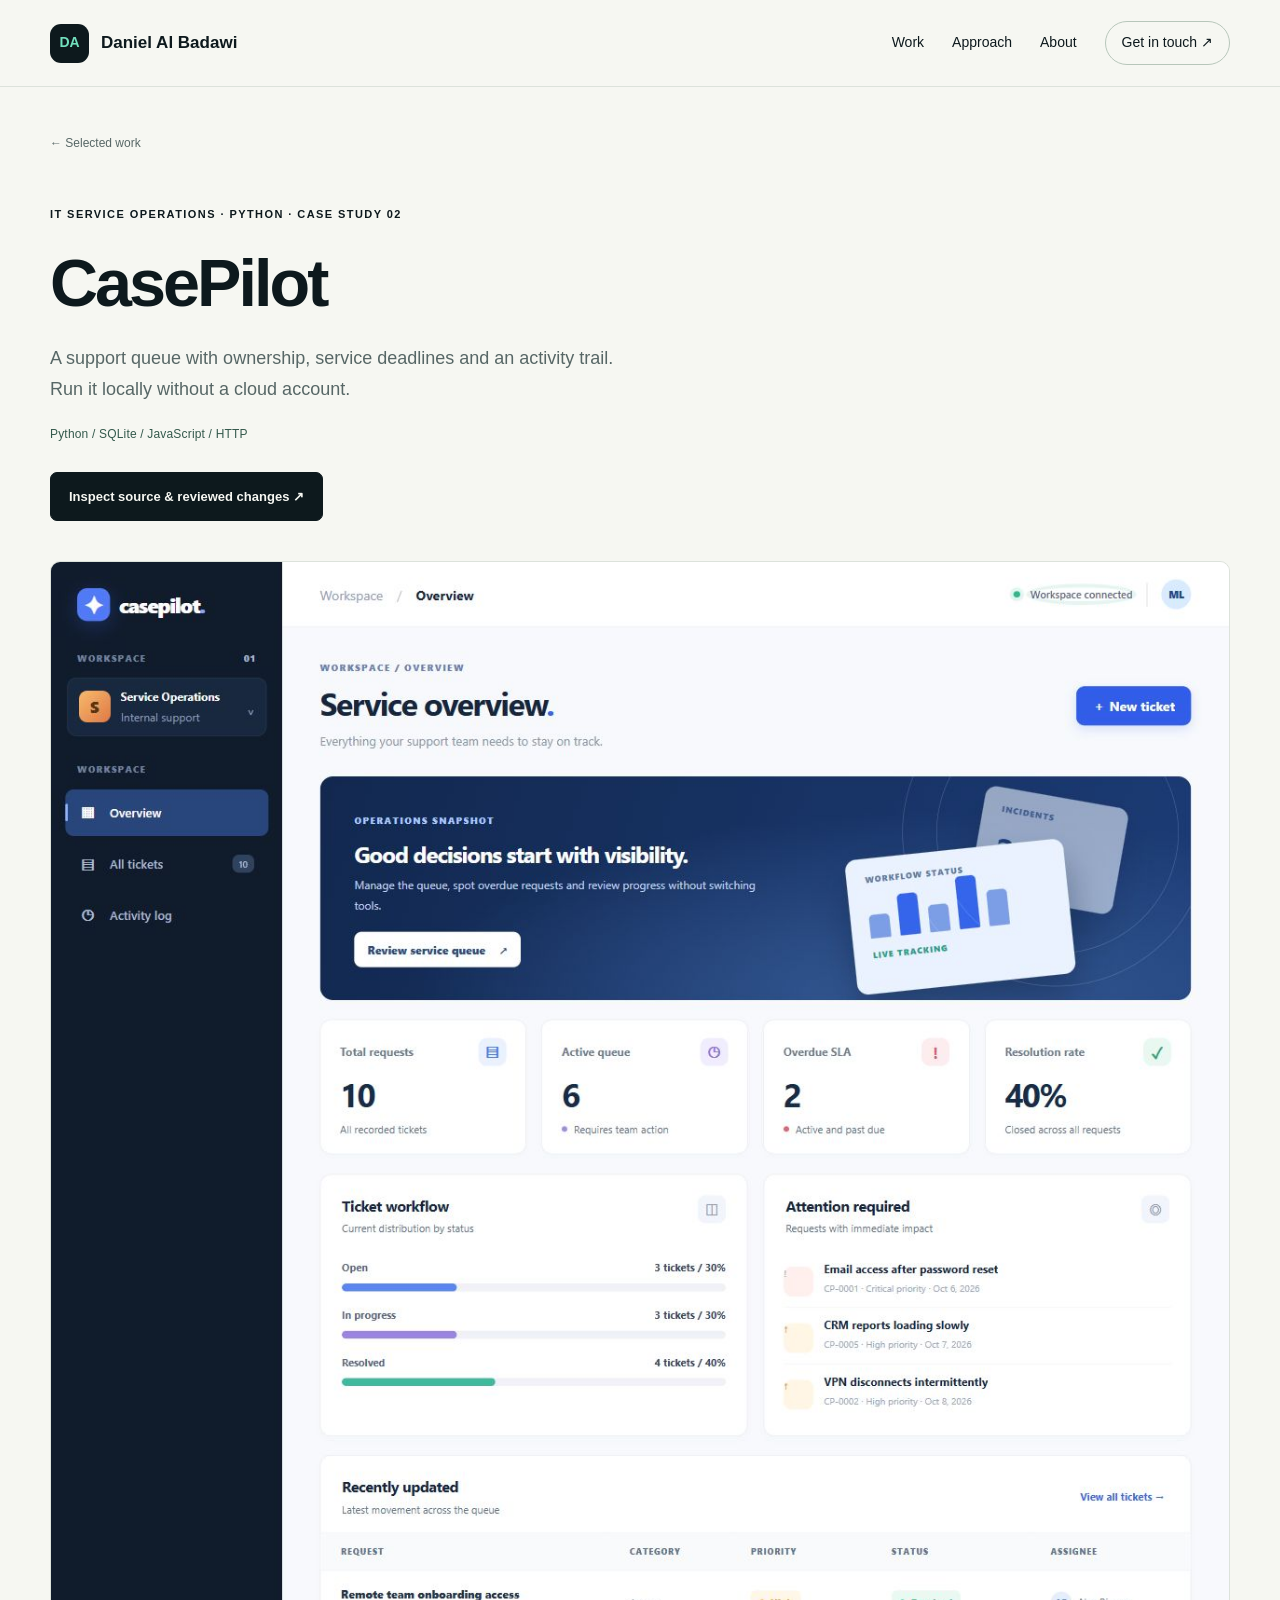
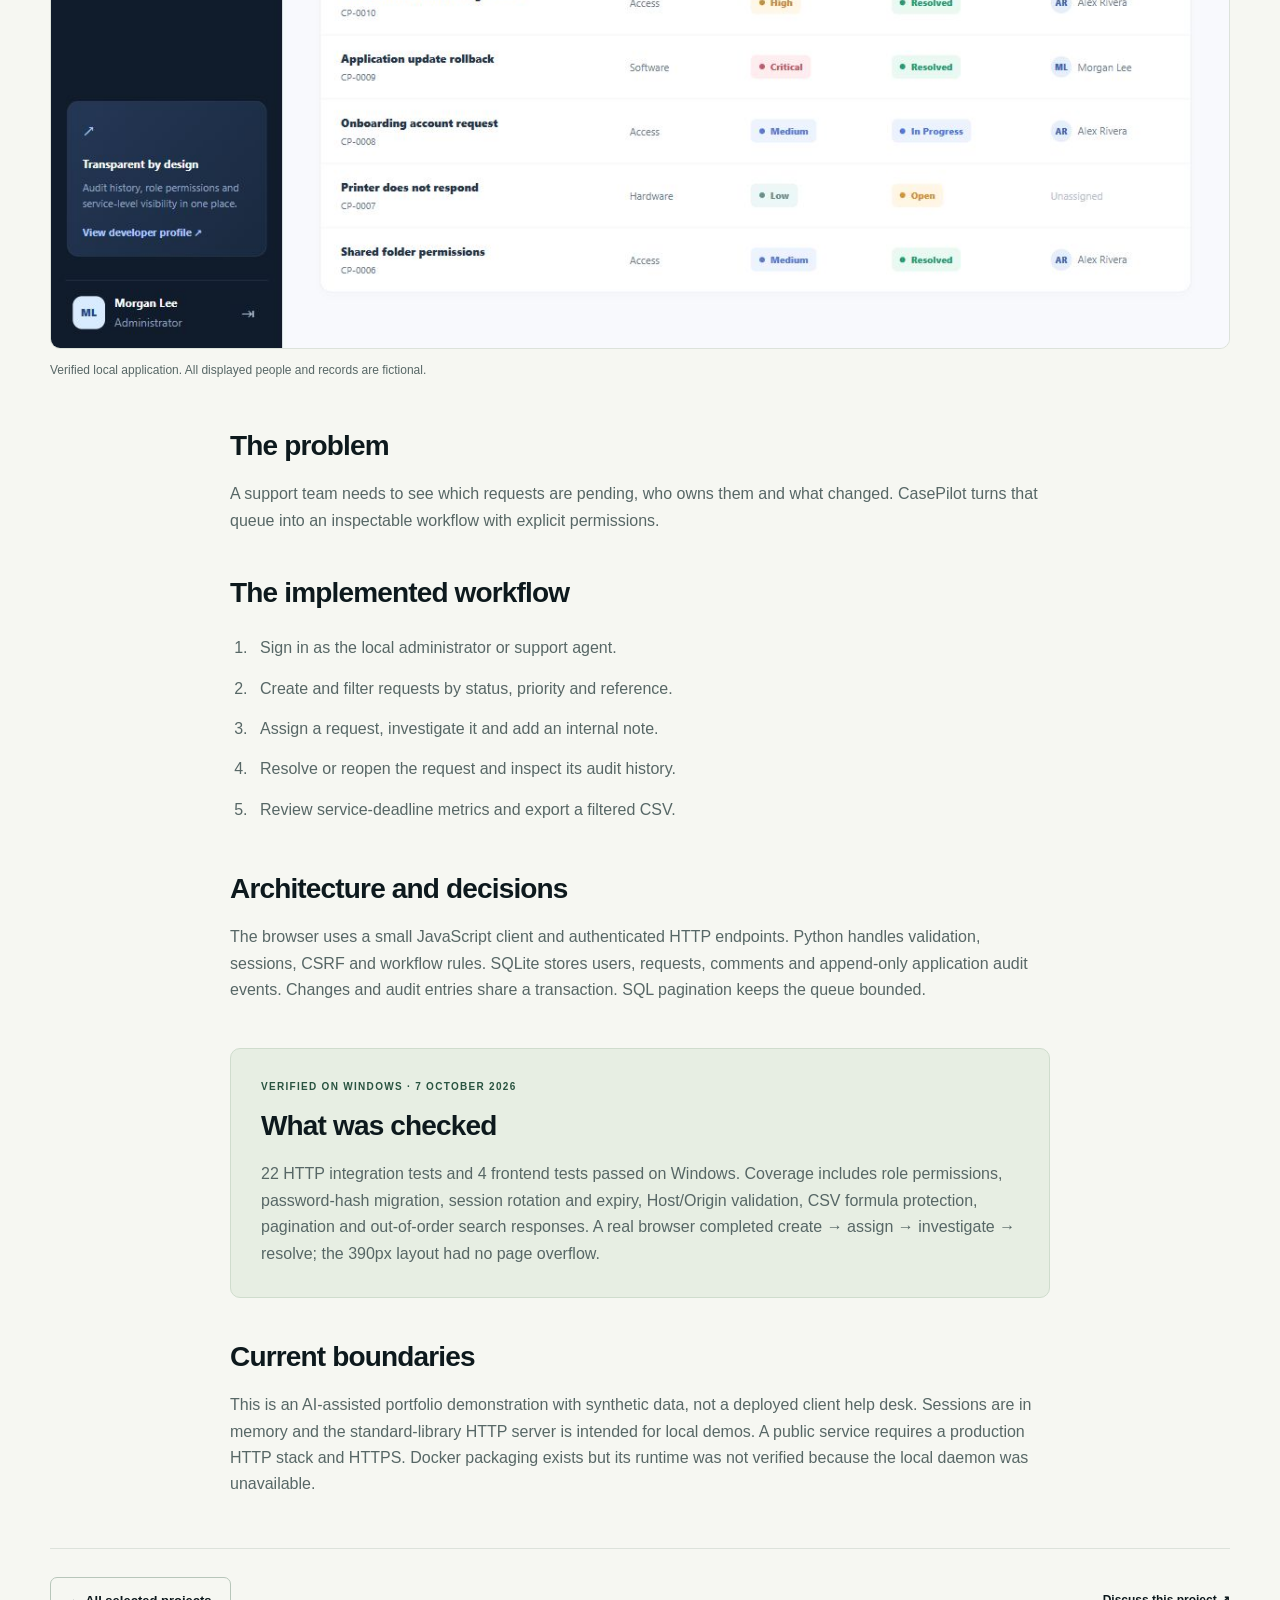
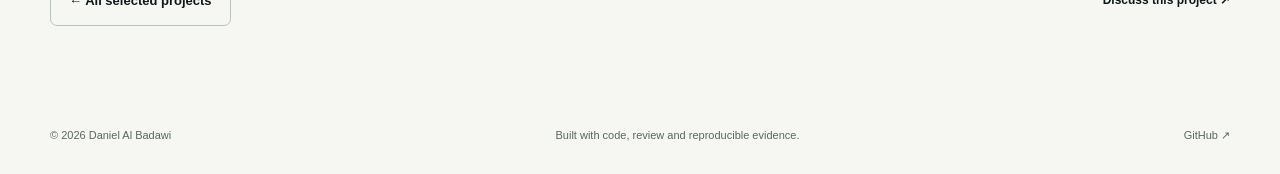
==== casepilot.html @ c729d546 "Present verified applications with case studies and a silent UDO demo" ====
<!doctype html>
<html lang="en">
<head>
<meta charset="utf-8">
<meta name="viewport" content="width=device-width,initial-scale=1">
<meta name="description" content="A support queue with ownership, service deadlines and an activity trail. Run it locally without a cloud account.">
<meta name="theme-color" content="#0d191d">
<title>CasePilot case study · Daniel Al Badawi</title>
<link rel="stylesheet" href="assets/style.css">
<link rel="icon" href="assets/favicon.svg" type="image/svg+xml">
</head>
<body>
<a class="skip" href="#main">Skip to content</a>
<header class="navigation">
<div class="wrap nav-inner">
<a class="brand" href="index.html" aria-label="Daniel Al Badawi home">
<span class="monogram" aria-hidden="true">DA</span>Daniel Al Badawi</a>
<nav aria-label="Main navigation">
<a href="index.html#work">Work</a>
<a href="index.html#approach">Approach</a>
<a href="index.html#about">About</a>
<a class="contact-link" href="index.html#contact">Get in touch <span aria-hidden="true">↗</span>
</a>
</nav>
</div>
</header>
<main id="main" class="wrap case-main">
<a class="back-link" href="index.html#work">← Selected work</a>
<header class="case-header">
<p class="eyebrow">IT service operations · Python · Case study 02</p>
<h1>CasePilot</h1>
<p class="lead">A support queue with ownership, service deadlines and an activity trail. Run it locally without a cloud account.</p>
<p class="stack">Python / SQLite / JavaScript / HTTP</p>
<div class="actions">
<a class="button primary" href="https://github.com/AlbadawiDev/casepilot">Inspect source & reviewed changes ↗</a>
</div>
</header>
<figure class="case-figure">
<img src="assets/casepilot-dashboard.jpg" alt="CasePilot dashboard with fictional service requests, priorities and resolution statistics" width="1440" height="900">
<figcaption>Verified local application. All displayed people and records are fictional.</figcaption>
</figure>
<div class="case-body">
<section class="case-section">
<h2>The problem</h2>
<p>A support team needs to see which requests are pending, who owns them and what changed. CasePilot turns that queue into an inspectable workflow with explicit permissions.</p>
</section>
<section class="case-section">
<h2>The implemented workflow</h2>
<ol class="workflow">
<li>Sign in as the local administrator or support agent.</li>
<li>Create and filter requests by status, priority and reference.</li>
<li>Assign a request, investigate it and add an internal note.</li>
<li>Resolve or reopen the request and inspect its audit history.</li>
<li>Review service-deadline metrics and export a filtered CSV.</li>
</ol>
</section>
<section class="case-section">
<h2>Architecture and decisions</h2>
<p>The browser uses a small JavaScript client and authenticated HTTP endpoints. Python handles validation, sessions, CSRF and workflow rules. SQLite stores users, requests, comments and append-only application audit events. Changes and audit entries share a transaction. SQL pagination keeps the queue bounded.</p>
</section>
<section class="case-section evidence-block">
<p class="eyebrow">Verified on Windows · 7 October 2026</p>
<h2>What was checked</h2>
<p>22 HTTP integration tests and 4 frontend tests passed on Windows. Coverage includes role permissions, password-hash migration, session rotation and expiry, Host/Origin validation, CSV formula protection, pagination and out-of-order search responses. A real browser completed create → assign → investigate → resolve; the 390px layout had no page overflow.</p>
</section>
<section class="case-section">
<h2>Current boundaries</h2>
<p>This is an AI-assisted portfolio demonstration with synthetic data, not a deployed client help desk. Sessions are in memory and the standard-library HTTP server is intended for local demos. A public service requires a production HTTP stack and HTTPS. Docker packaging exists but its runtime was not verified because the local daemon was unavailable.</p>
</section>
</div>
<div class="case-bottom">
<a class="button secondary" href="index.html#work">← All selected projects</a>
<a class="text-link" href="mailto:albadawi.dev@gmail.com">Discuss this project ↗</a>
</div>
</main>
<footer class="wrap footer">
<span>© 2026 Daniel Al Badawi</span>
<span>Built with code, review and reproducible evidence.</span>
<a href="https://github.com/AlbadawiDev">GitHub ↗</a>
</footer>
</body>
</html>
---- assets/style.css ----
:root{--ink:#0d191d;--panel:#17282e;--paper:#f6f7f2;--muted:#576766;--mint:#72e0be;--line:#dce2db;--max:1180px}
*{box-sizing:border-box}html{scroll-behavior:smooth;scroll-padding-top:100px}body{margin:0;background:var(--paper);color:var(--ink);font-family:Inter,"Segoe UI",Arial,sans-serif;line-height:1.65}a{color:inherit}img{max-width:100%;display:block}button,video{font:inherit}.wrap{width:min(var(--max),calc(100% - 64px));margin-inline:auto}h1,h2,h3,p{margin-top:0}h1,h2,h3{line-height:1.08;letter-spacing:-.045em}h1{font-size:clamp(42px,5.2vw,72px);font-weight:650}h2{font-size:clamp(32px,4vw,48px);font-weight:650}h3{font-size:27px;letter-spacing:-.025em}p{margin-bottom:20px}a:focus-visible,video:focus-visible{outline:3px solid #167759;outline-offset:5px}a:hover{text-decoration-thickness:2px}.skip{position:absolute;top:-80px;left:16px;z-index:100;background:white;padding:12px}.skip:focus{top:10px}.navigation{background:rgba(246,247,242,.96);border-bottom:1px solid var(--line);position:sticky;top:0;z-index:20}.nav-inner{display:flex;align-items:center;justify-content:space-between;gap:24px;min-height:86px}.brand{display:flex;align-items:center;gap:12px;font-weight:650;text-decoration:none;font-size:17px}.monogram{display:grid;place-items:center;width:39px;height:39px;background:var(--ink);color:var(--mint);border-radius:11px;font-size:14px}.navigation nav{display:flex;gap:28px;align-items:center;font-size:14px}.navigation nav a{text-decoration:none}.navigation nav a:hover{color:#126c52}.contact-link{padding:9px 16px;border:1px solid #b7c6ba;border-radius:30px}.hero{display:grid;grid-template-columns:1fr 1fr;gap:64px;padding-block:76px 74px;align-items:center}.eyebrow{font-size:11px;text-transform:uppercase;letter-spacing:.13em;font-weight:750;margin-bottom:24px}.hero .eyebrow{display:flex;gap:9px;align-items:center}.status-dot{width:7px;height:7px;border-radius:50%;background:#18835f}.intro{font-size:14px;color:var(--muted);margin-bottom:20px}.hero h1{margin-bottom:25px}.hero h1 em{font-style:normal;color:#197359}.lead{font-size:18px;color:var(--muted);max-width:59ch;line-height:1.7}.hero .lead{font-size:17px}.actions{display:flex;flex-wrap:wrap;gap:12px;margin-top:28px}.button{display:inline-flex;justify-content:center;align-items:center;gap:20px;min-height:49px;padding:12px 18px;border-radius:7px;text-decoration:none;font-size:13px;font-weight:650}.primary{color:var(--paper);background:var(--ink);border:1px solid var(--ink)}.primary:hover{background:#26473f}.secondary{border:1px solid #b7c6ba;background:transparent}.secondary:hover{background:#e8eee5}.hero-note{font-size:12px;color:var(--muted);margin:30px 0 0;line-height:1.9}.hero-feature{border-radius:18px;background:var(--ink);padding:24px 22px;text-decoration:none;box-shadow:0 18px 45px #0d191d15;overflow:hidden;color:var(--paper)}.feature-label{display:flex;justify-content:space-between;gap:12px;font-size:10px;letter-spacing:.1em;text-transform:uppercase;margin-bottom:25px;color:#b5c6c5}.hero-screen{border:1px solid #385052;border-radius:8px;overflow:hidden;background:white}.hero-screen img{aspect-ratio:1.6;object-fit:cover;object-position:top;height:auto;width:100%}.feature-caption{display:flex;align-items:center;justify-content:space-between;gap:15px;margin-top:24px}.feature-caption strong{display:block;font-size:22px;font-weight:550;letter-spacing:-.03em}.feature-caption div>span{font-size:11px;color:#b5c6c5}.round-arrow{display:grid;place-items:center;background:var(--mint);color:var(--ink);width:42px;height:42px;flex-shrink:0;border-radius:50%;font-size:22px}.stack-band{border-block:1px solid var(--line);padding:24px 0}.stack-band .wrap{display:flex;justify-content:space-between;flex-wrap:wrap;gap:16px;font-size:13px;color:#3d5350;font-weight:600}.stack-band .wrap>span:first-child{font-size:10px;letter-spacing:.1em;color:var(--muted);align-self:center}.section{padding-block:86px}.section-heading{display:flex;justify-content:space-between;align-items:end;gap:64px;margin-bottom:38px}.section-heading h2{margin:0}.section-heading .eyebrow{margin-bottom:16px}.section-heading>p{max-width:340px;font-size:14px;color:var(--muted);margin:0}.project-grid{display:grid;grid-template-columns:1fr 1fr;gap:32px 28px}.project{background:#fff;border:1px solid var(--line);border-radius:12px;overflow:hidden;min-width:0}.project-image{display:block;aspect-ratio:1.9;background:#e7efea;overflow:hidden;text-decoration:none}.project-image img{width:100%;height:100%;object-fit:cover;object-position:top;transition:transform .25s ease}.project-image:hover img{transform:scale(1.015)}.project-copy{padding:27px}.project-meta{display:flex;justify-content:space-between;gap:10px;font-size:10px;letter-spacing:.08em;text-transform:uppercase;color:var(--muted);margin-bottom:15px}.project-copy h3{margin-bottom:14px}.project-copy h3 a{text-decoration:none}.project-copy>p{font-size:14px;color:var(--muted);margin-bottom:17px}.project-copy .stack,.stack{font-size:11px;letter-spacing:.015em;color:#34594c}.project-bottom{border-top:1px solid var(--line);padding-top:18px;display:flex;justify-content:space-between;gap:14px;align-items:center}.proof{font-size:11px;color:#2c6350}.text-link{font-size:12px;font-weight:700;text-decoration:none;white-space:nowrap}.payment-visual{height:100%;display:flex;flex-direction:column;justify-content:center;align-items:center;color:var(--paper);background:radial-gradient(ellipse at 20% 20%,#346152,transparent 75%),#182c2e;gap:15px;text-align:center;padding:20px}.transfer{font-size:10px;letter-spacing:.16em;color:#b8d1c5}.payment-visual strong{font-size:30px;letter-spacing:-.025em;font-weight:500}.flowline{font-size:13px;color:#cfddd5}.payment-status{font-size:11px;color:#81e3b9;border:1px solid #49705d;padding:5px 13px;border-radius:20px}.supporting{font-size:13px;color:var(--muted);margin:30px 0 0}.supporting a{text-underline-offset:3px}.approach-section{background:var(--ink);color:var(--paper);padding:74px 0}.approach-section .eyebrow{color:var(--mint)}.approach-section .section-heading>p{color:#b8c8c7}.approach-grid{display:grid;grid-template-columns:repeat(3,1fr);gap:38px;margin-top:48px}.approach-grid article{border-top:1px solid #3c5053;padding-top:20px}.step{font-size:12px;color:var(--mint)}.approach-grid h3{font-size:20px;letter-spacing:-.025em;margin-top:20px}.approach-grid p{color:#b8c8c7;font-size:14px;margin-bottom:0}.about-grid{display:grid;grid-template-columns:1fr 1.2fr;gap:90px}.about-copy>p{font-size:16px;color:var(--muted)}.about-facts{margin-top:30px}.about-facts>div{padding:13px 0;border-top:1px solid var(--line);display:flex;justify-content:space-between;gap:20px;font-size:12px}.about-facts span{color:var(--muted)}.about-facts strong{font-weight:600;text-align:right}.contact-section{border-block:1px solid #cbd7ca;padding:54px 0;display:grid;grid-template-columns:1fr 1fr;gap:60px;align-items:center}.contact-section .eyebrow{margin-bottom:16px}.contact-section h2{margin-bottom:20px}.contact-section p{font-size:14px;color:var(--muted);margin-bottom:0}.contact-options{display:flex;flex-wrap:wrap;gap:26px;font-size:13px}.contact-options a{text-decoration:none}.contact-options .email{width:100%;font-size:clamp(15px,2vw,22px);border-bottom:1px solid #bacdbb;padding-bottom:20px;display:flex;justify-content:space-between;gap:15px;overflow-wrap:anywhere}.footer{display:flex;justify-content:space-between;gap:22px;padding-block:30px;font-size:11px;color:var(--muted)}.footer a{text-decoration:none}.case-main{padding-block:42px 70px}.back-link{font-size:12px;text-decoration:none;color:var(--muted)}.case-header{padding-block:50px 40px;max-width:850px}.case-header h1{margin-bottom:24px}.case-header .stack{font-size:12px}.private-source{font-size:12px;color:var(--muted);border:1px solid var(--line);padding:12px 16px;border-radius:6px}.case-figure{margin:0 0 50px}.case-figure img{width:100%;height:auto;border:1px solid var(--line);border-radius:10px}.case-figure figcaption,.caption-note{font-size:12px;color:var(--muted);margin-top:12px}.case-body{max-width:820px;margin:auto}.case-section{margin-bottom:44px}.case-section h2{font-size:28px;letter-spacing:-.03em;margin-bottom:20px}.case-section p,.workflow{color:var(--muted);font-size:16px}.workflow{padding-left:22px}.workflow li{padding:7px 0 7px 8px}.evidence-block{background:#e7eee3;border:1px solid #cfdccd;border-radius:10px;padding:30px}.evidence-block .eyebrow{font-size:10px;color:#295340;margin-bottom:16px}.evidence-block p:last-child{margin-bottom:0}.case-section video{width:100%;height:auto;display:block;background:var(--ink);border-radius:10px}.case-bottom{display:flex;justify-content:space-between;align-items:center;gap:20px;border-top:1px solid var(--line);padding-top:28px;margin-top:50px}
@media(max-width:1000px){.hero{gap:32px}.wrap{width:calc(100% - 48px)}.hero h1{font-size:52px}.section-heading{gap:32px}.about-grid{gap:40px}.navigation nav{gap:18px}.project-bottom{flex-wrap:wrap}.feature-caption div>span{display:block}}
@media(max-width:760px){html{scroll-padding-top:130px}.wrap{width:calc(100% - 36px)}.nav-inner{flex-wrap:wrap;gap:13px;padding-block:15px;min-height:0}.brand{font-size:15px}.navigation nav{width:100%;justify-content:space-between;gap:12px;font-size:12px}.contact-link{padding:5px 10px}.hero{grid-template-columns:1fr;gap:34px;padding-block:43px 40px}.hero h1{font-size:clamp(41px,10.6vw,62px)}.hero .eyebrow{font-size:9px}.hero-feature{padding:19px}.stack-band{padding-block:18px}.stack-band .wrap{justify-content:flex-start;gap:10px 22px;font-size:11px}.stack-band .wrap>span:first-child{width:100%}.section{padding-block:54px}.section-heading{display:block}.section-heading>p{margin-top:22px;max-width:500px}.project-grid{grid-template-columns:1fr;gap:24px}.project-copy{padding:23px}.project-copy h3{font-size:26px}.project-bottom{flex-wrap:wrap}.project-image{aspect-ratio:1.7}.approach-section{padding-block:48px}.approach-grid{grid-template-columns:1fr;gap:28px;margin-top:30px}.approach-grid h3{margin-top:13px}.about-grid,.contact-section{grid-template-columns:1fr;gap:25px}.about-facts>div{font-size:11px}.contact-section{padding-block:40px}.footer{flex-wrap:wrap;gap:10px 18px;padding-block:25px}.footer>span:nth-child(2){order:3;width:100%}.footer>a{margin-left:auto}.case-header{padding-block:35px 30px}.case-header h1{font-size:42px;overflow-wrap:anywhere}.case-header .lead{font-size:17px}.case-figure{margin-bottom:35px}.case-section h2{font-size:25px}.case-section p,.workflow{font-size:15px}.evidence-block{padding:23px}.case-bottom{flex-wrap:wrap}.button{gap:13px;font-size:12px}}
@media(prefers-reduced-motion:reduce){html{scroll-behavior:auto}*{transition:none!important}}
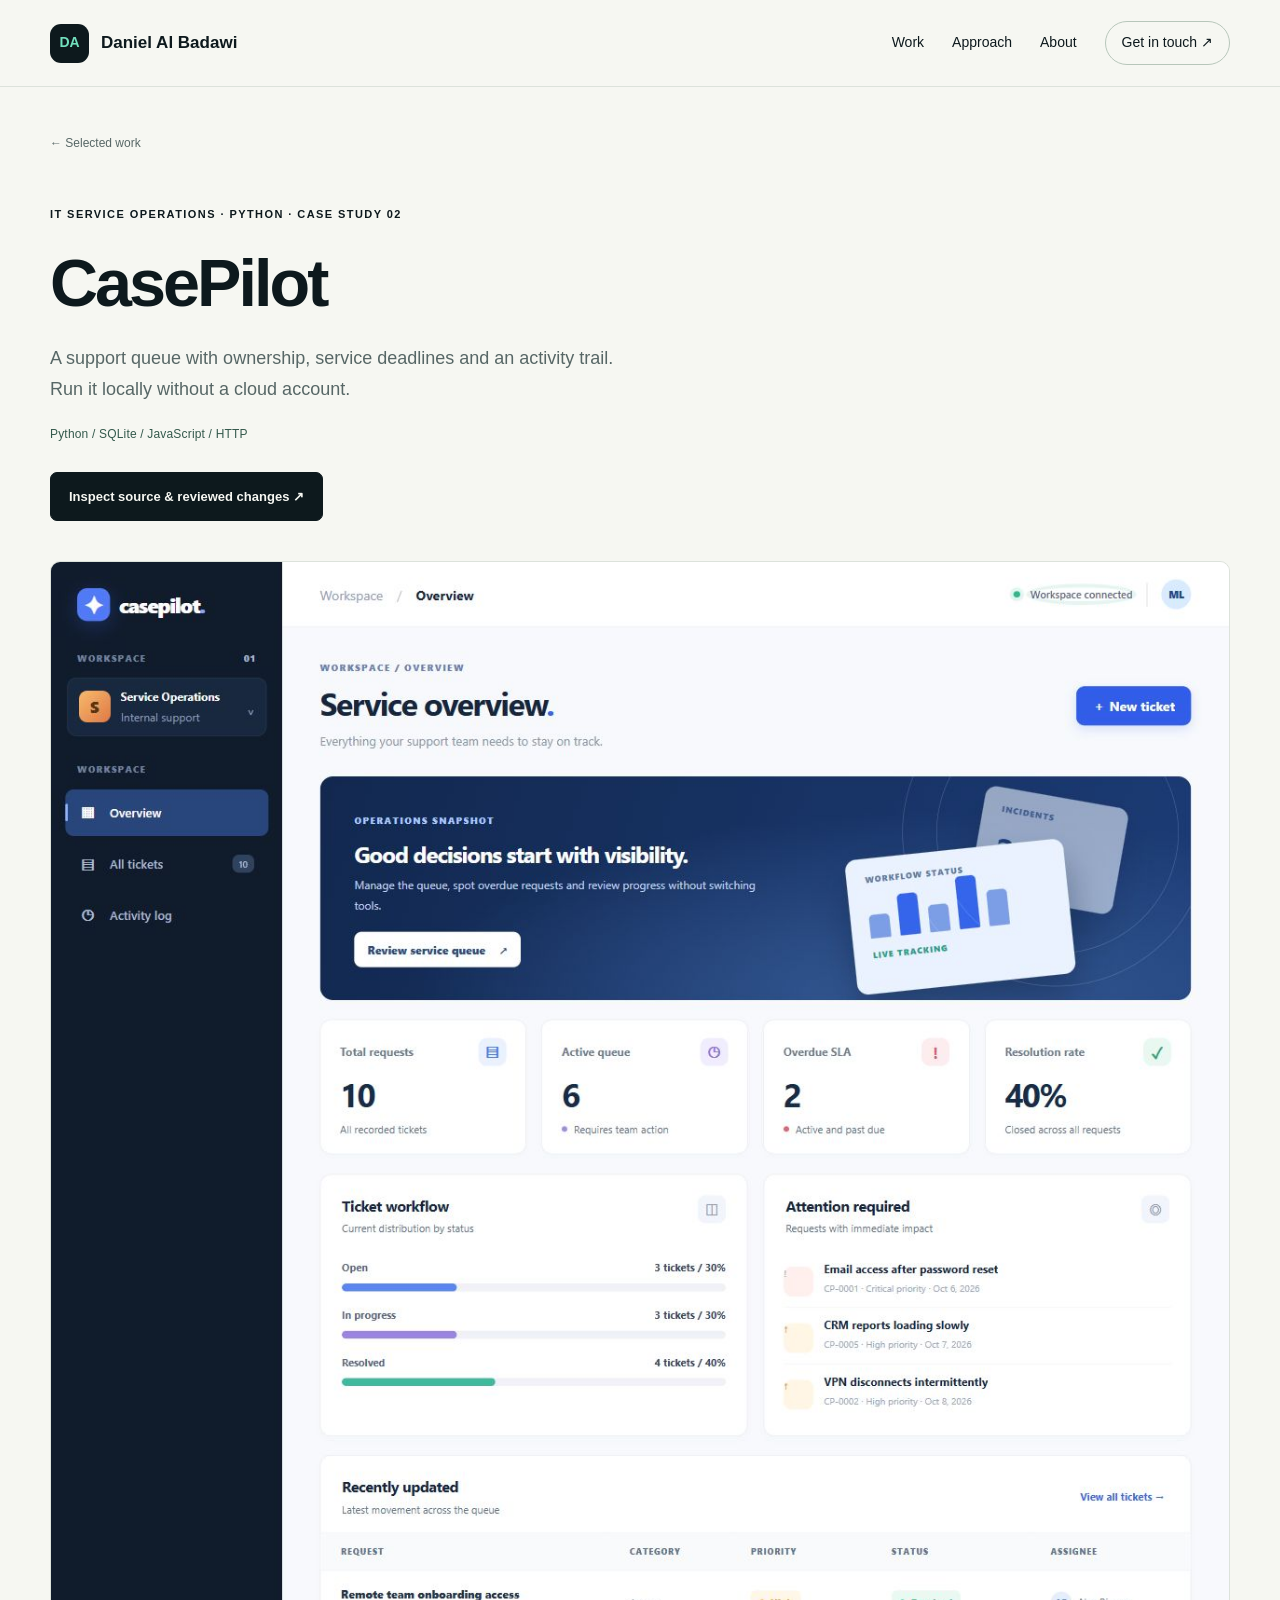
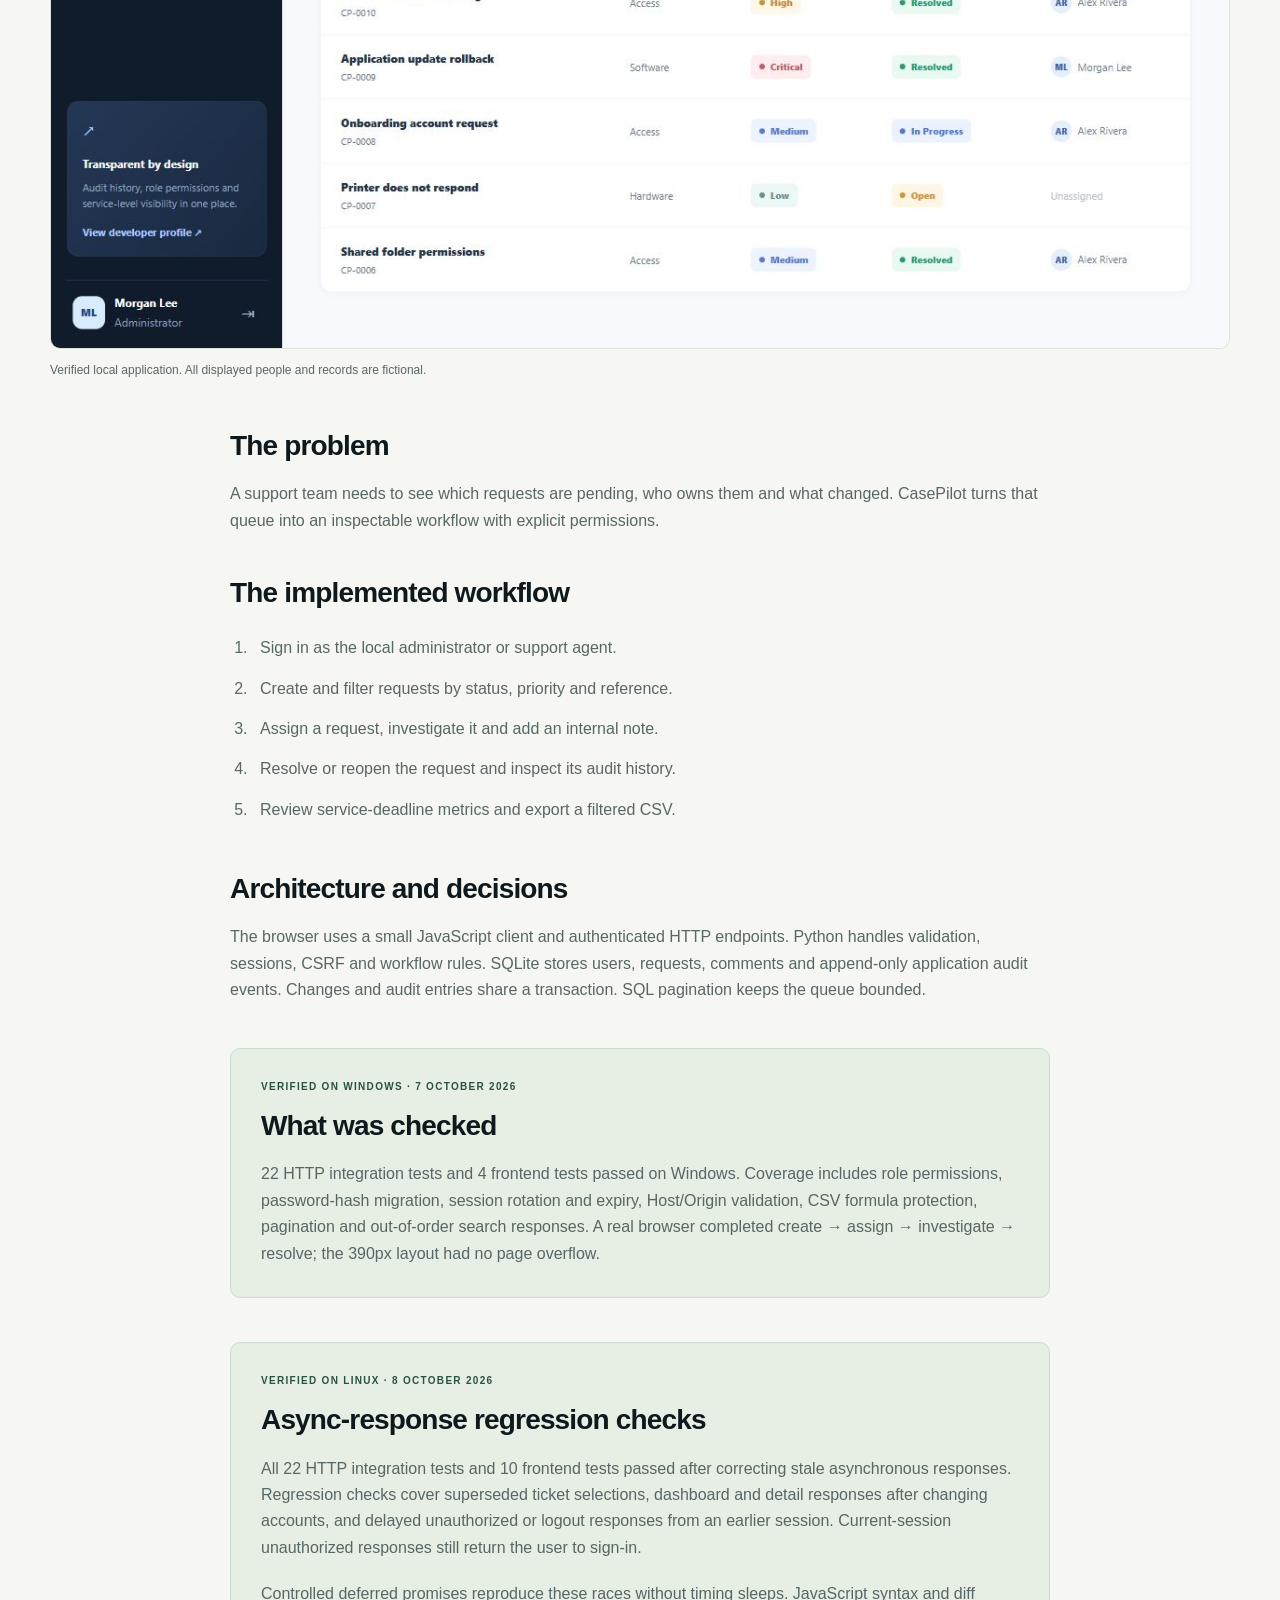
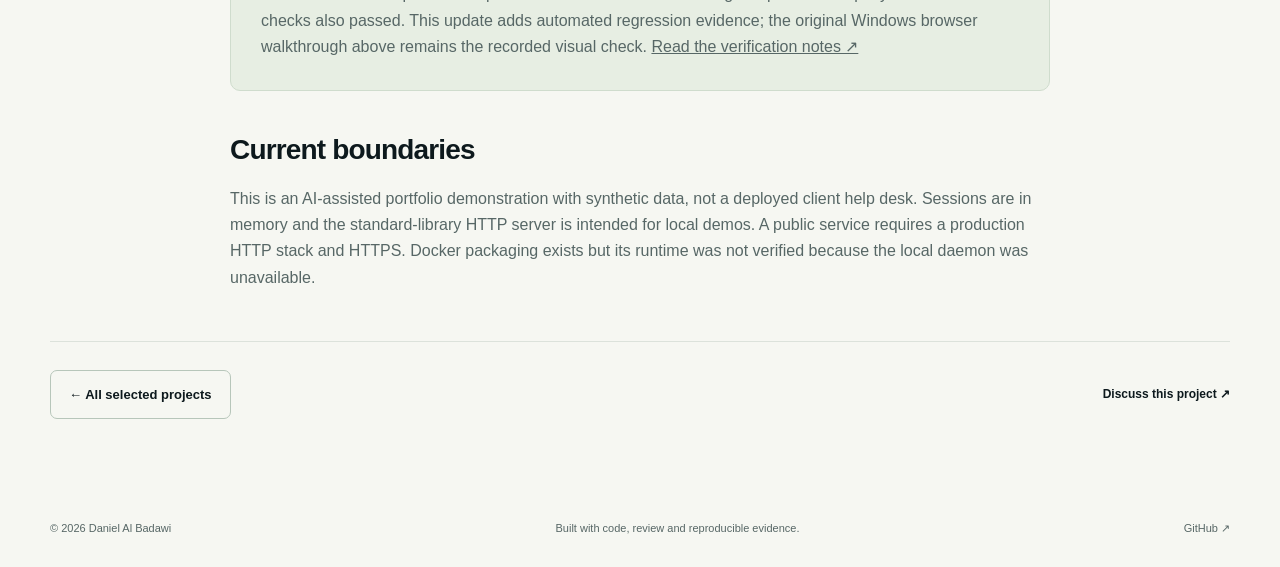
==== commit d9d77d78: "Refresh CV downloads and verified project evidence" ====
--- a/casepilot.html
+++ b/casepilot.html
@@ -63,6 +63,12 @@
 <h2>What was checked</h2>
 <p>22 HTTP integration tests and 4 frontend tests passed on Windows. Coverage includes role permissions, password-hash migration, session rotation and expiry, Host/Origin validation, CSV formula protection, pagination and out-of-order search responses. A real browser completed create → assign → investigate → resolve; the 390px layout had no page overflow.</p>
 </section>
+<section class="case-section evidence-block">
+<p class="eyebrow">Verified on Linux · 8 October 2026</p>
+<h2>Async-response regression checks</h2>
+<p>All 22 HTTP integration tests and 10 frontend tests passed after correcting stale asynchronous responses. Regression checks cover superseded ticket selections, dashboard and detail responses after changing accounts, and delayed unauthorized or logout responses from an earlier session. Current-session unauthorized responses still return the user to sign-in.</p>
+<p>Controlled deferred promises reproduce these races without timing sleeps. JavaScript syntax and diff checks also passed. This update adds automated regression evidence; the original Windows browser walkthrough above remains the recorded visual check. <a href="https://github.com/AlbadawiDev/casepilot/blob/main/docs/VERIFICATION.md">Read the verification notes ↗</a></p>
+</section>
 <section class="case-section">
 <h2>Current boundaries</h2>
 <p>This is an AI-assisted portfolio demonstration with synthetic data, not a deployed client help desk. Sessions are in memory and the standard-library HTTP server is intended for local demos. A public service requires a production HTTP stack and HTTPS. Docker packaging exists but its runtime was not verified because the local daemon was unavailable.</p>
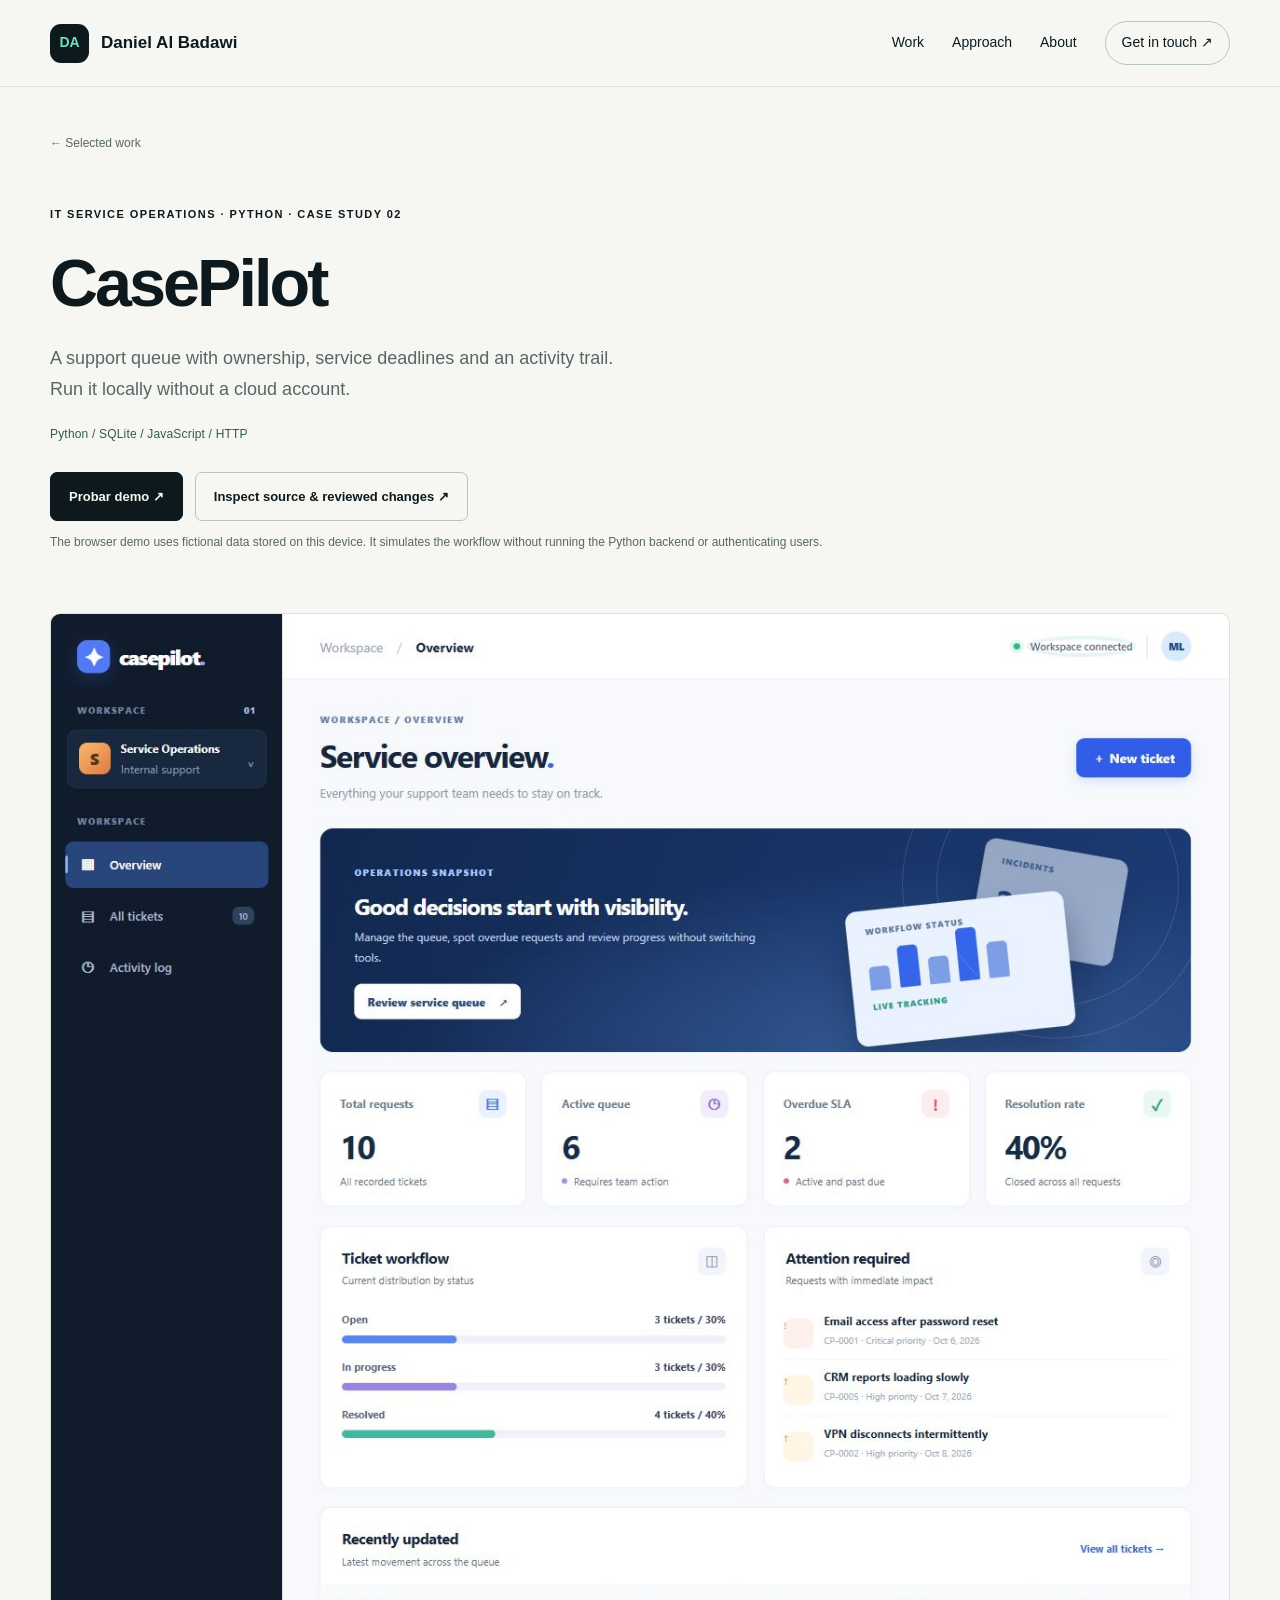
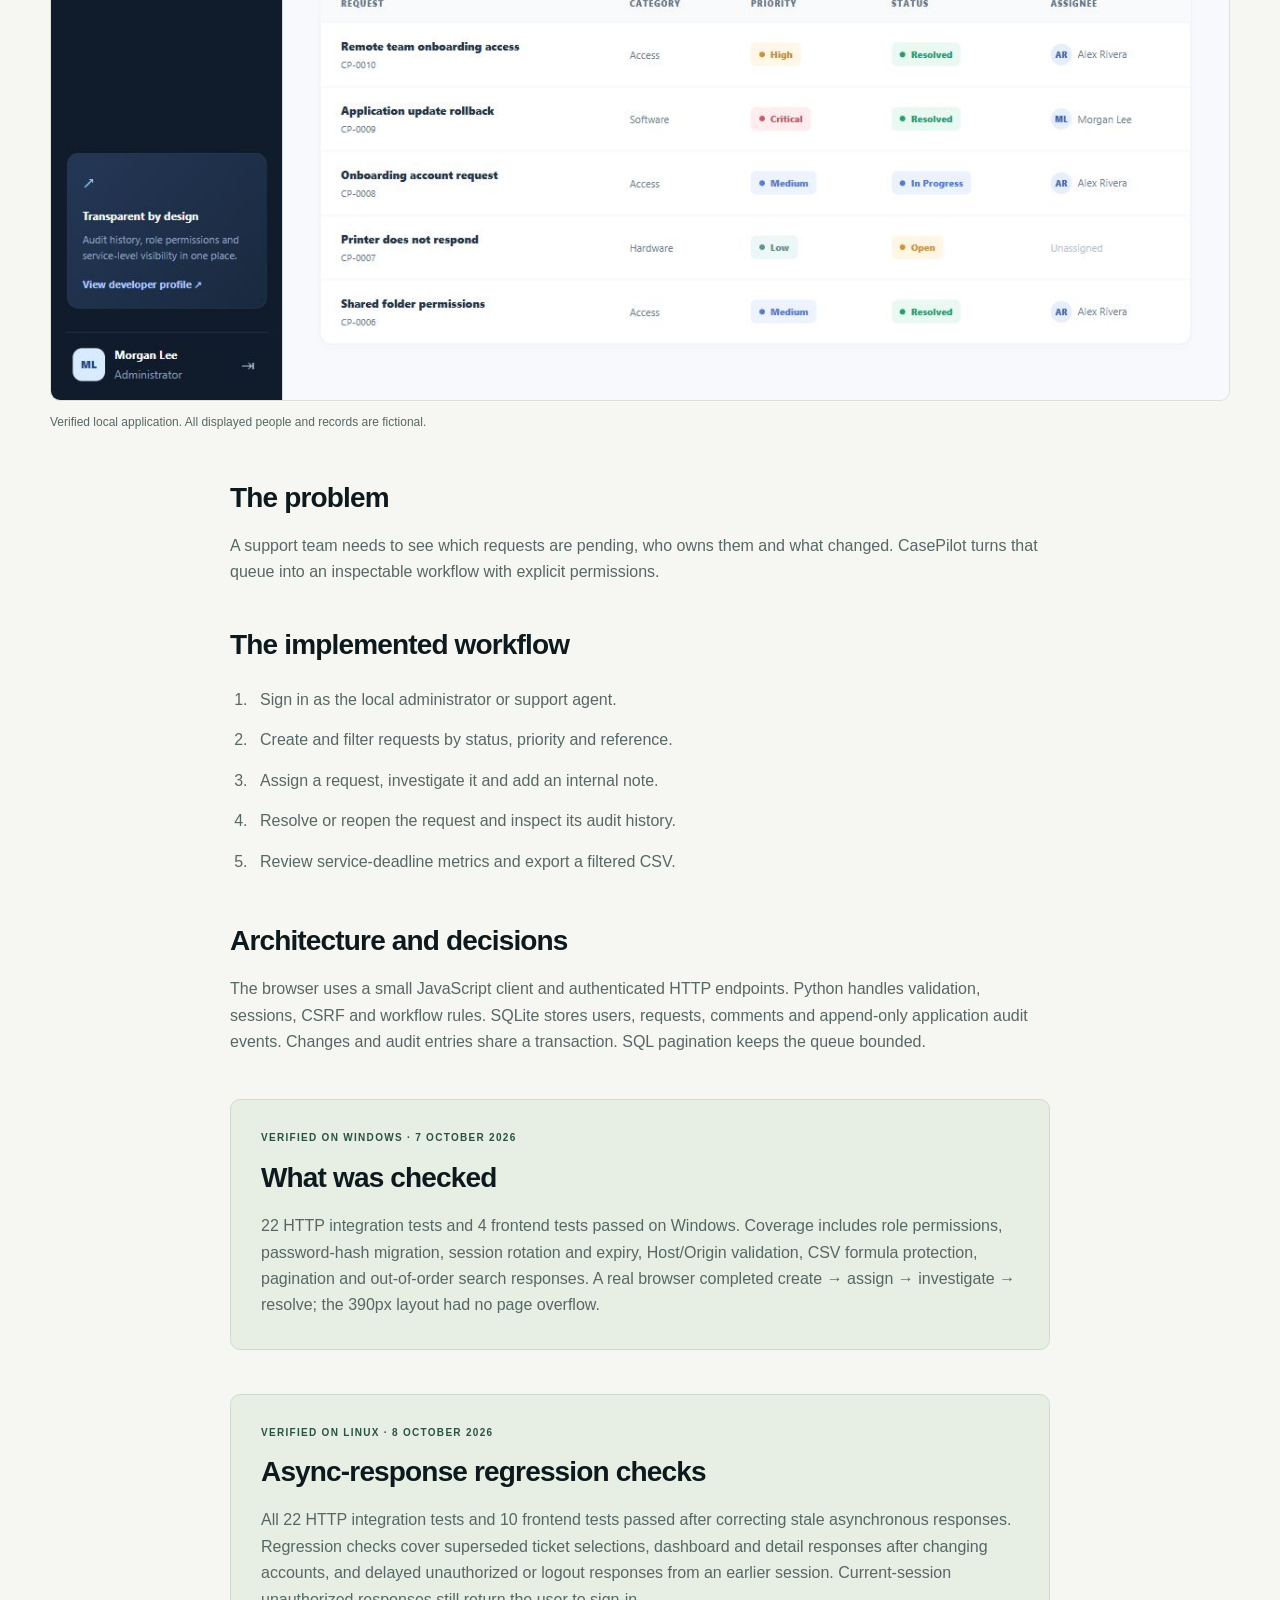
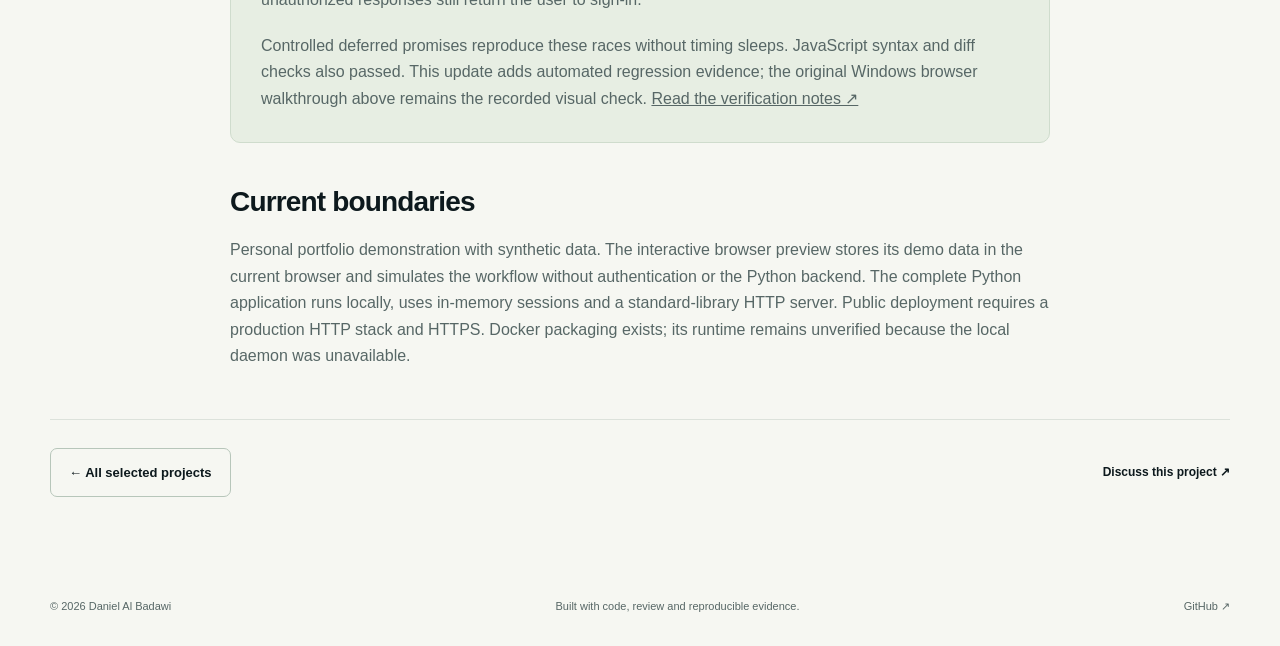
==== commit 18546f2f: "Add interactive CasePilot preview and scoped freelance services" ====
--- a/casepilot.html
+++ b/casepilot.html
@@ -32,8 +32,10 @@
 <p class="lead">A support queue with ownership, service deadlines and an activity trail. Run it locally without a cloud account.</p>
 <p class="stack">Python / SQLite / JavaScript / HTTP</p>
 <div class="actions">
-<a class="button primary" href="https://github.com/AlbadawiDev/casepilot">Inspect source & reviewed changes ↗</a>
+<a class="button primary" href="casepilot-demo.html" lang="es">Probar demo ↗</a>
+<a class="button secondary" href="https://github.com/AlbadawiDev/casepilot">Inspect source & reviewed changes ↗</a>
 </div>
+<p class="caption-note">The browser demo uses fictional data stored on this device. It simulates the workflow without running the Python backend or authenticating users.</p>
 </header>
 <figure class="case-figure">
 <img src="assets/casepilot-dashboard.jpg" alt="CasePilot dashboard with fictional service requests, priorities and resolution statistics" width="1440" height="900">
@@ -71,7 +73,7 @@
 </section>
 <section class="case-section">
 <h2>Current boundaries</h2>
-<p>This is an AI-assisted portfolio demonstration with synthetic data, not a deployed client help desk. Sessions are in memory and the standard-library HTTP server is intended for local demos. A public service requires a production HTTP stack and HTTPS. Docker packaging exists but its runtime was not verified because the local daemon was unavailable.</p>
+<p>Personal portfolio demonstration with synthetic data. The interactive browser preview stores its demo data in the current browser and simulates the workflow without authentication or the Python backend. The complete Python application runs locally, uses in-memory sessions and a standard-library HTTP server. Public deployment requires a production HTTP stack and HTTPS. Docker packaging exists; its runtime remains unverified because the local daemon was unavailable.</p>
 </section>
 </div>
 <div class="case-bottom">
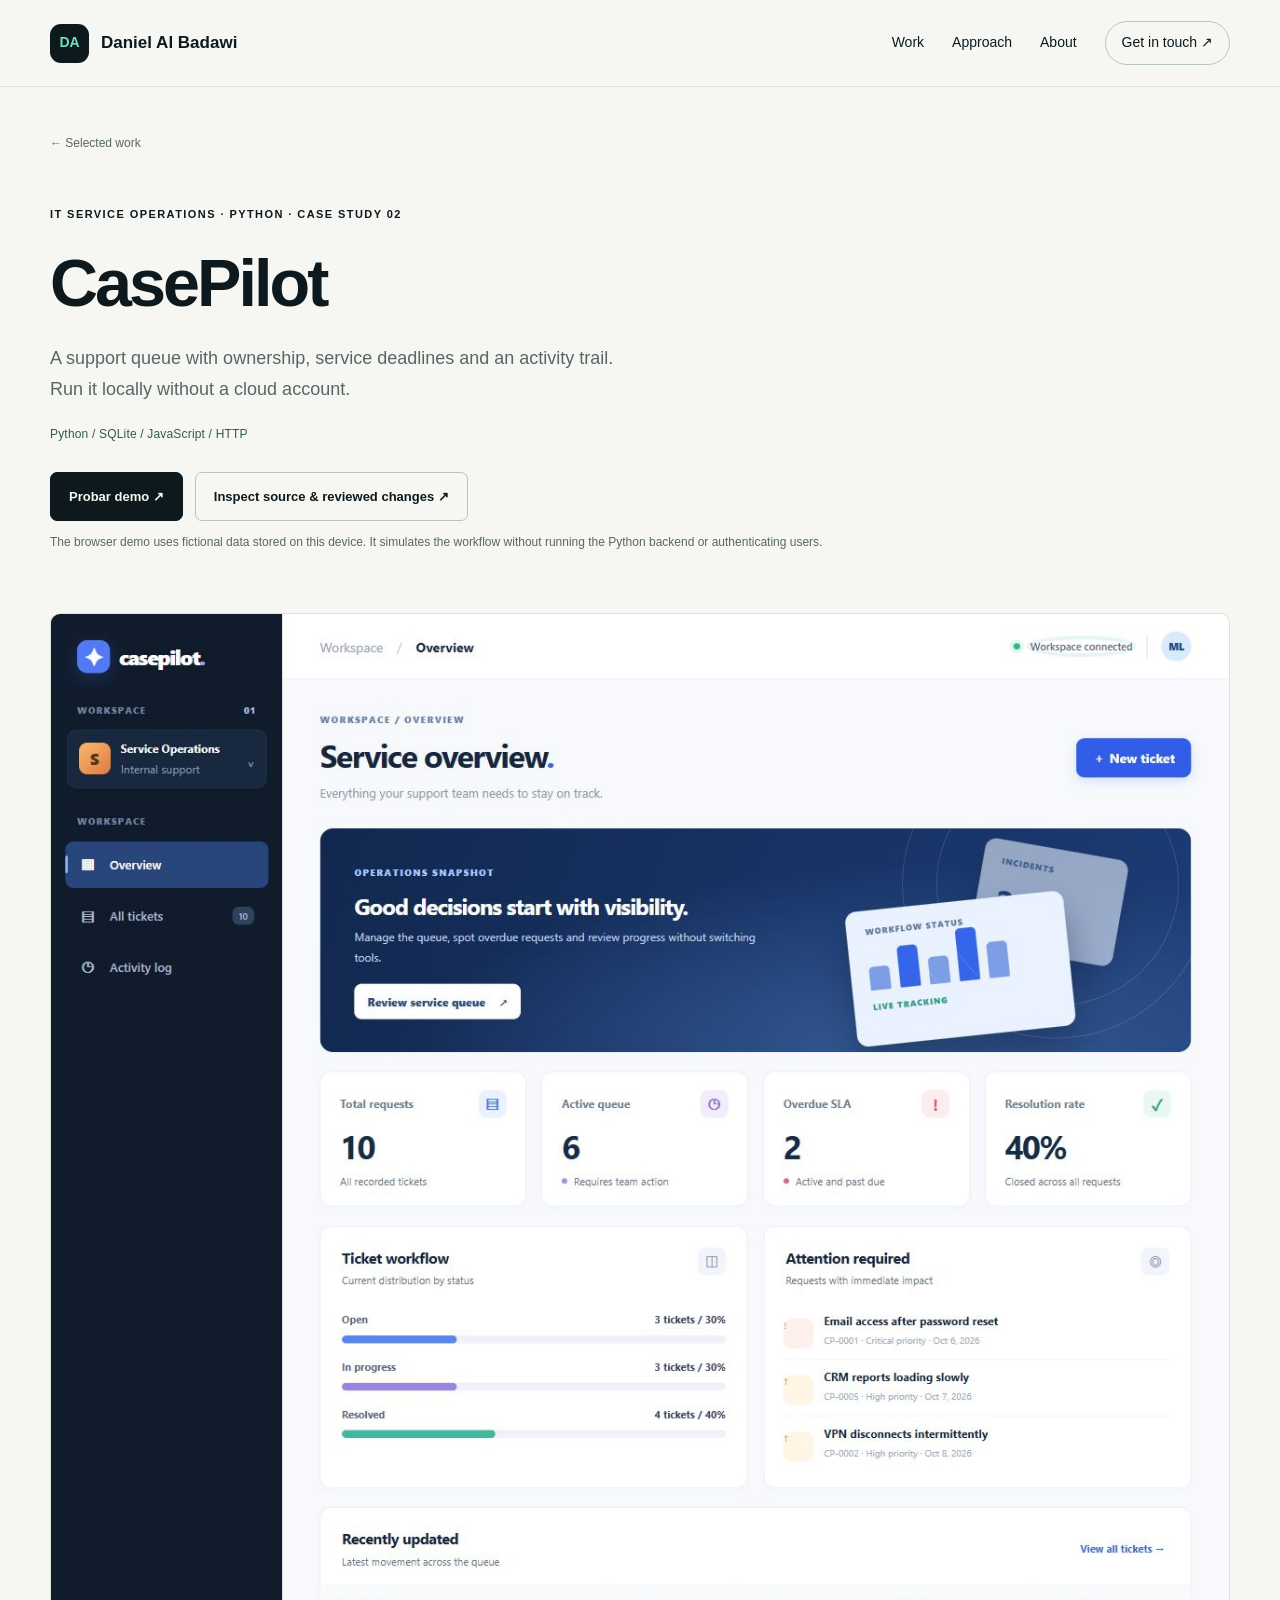
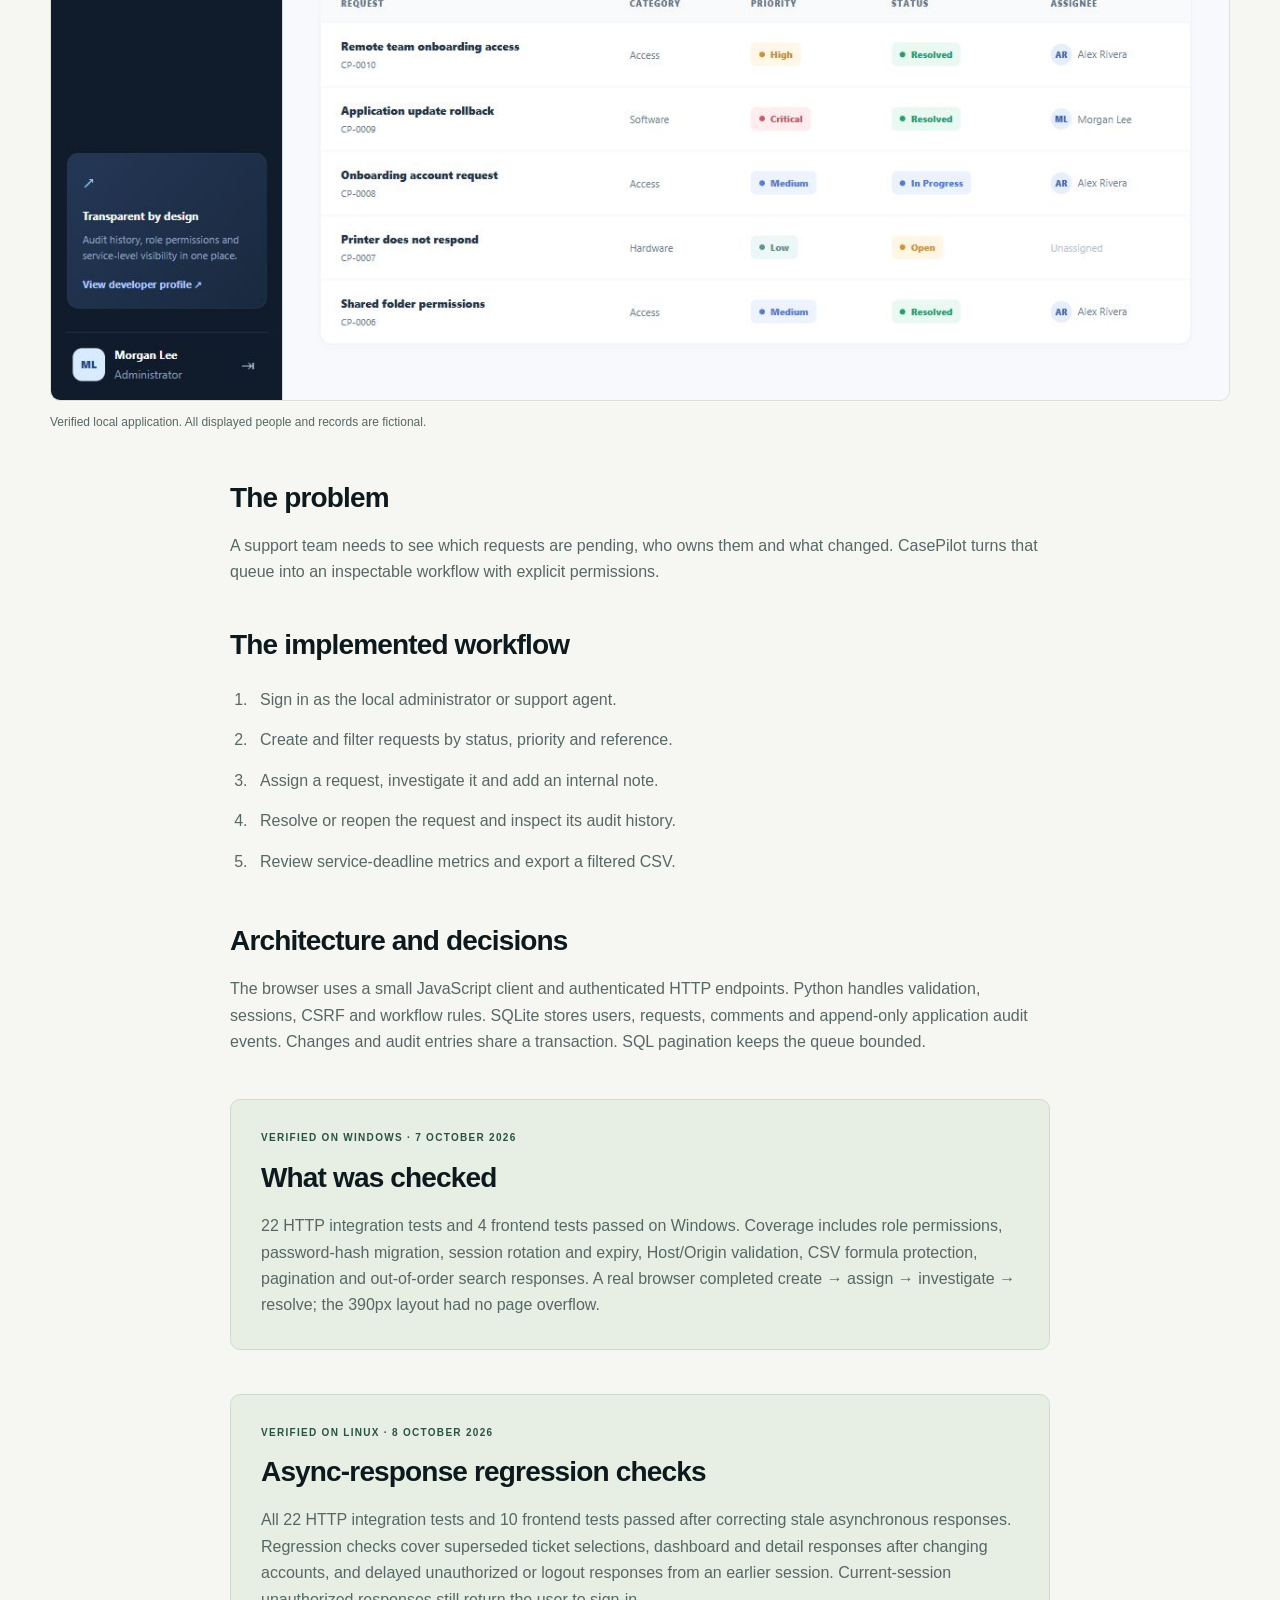
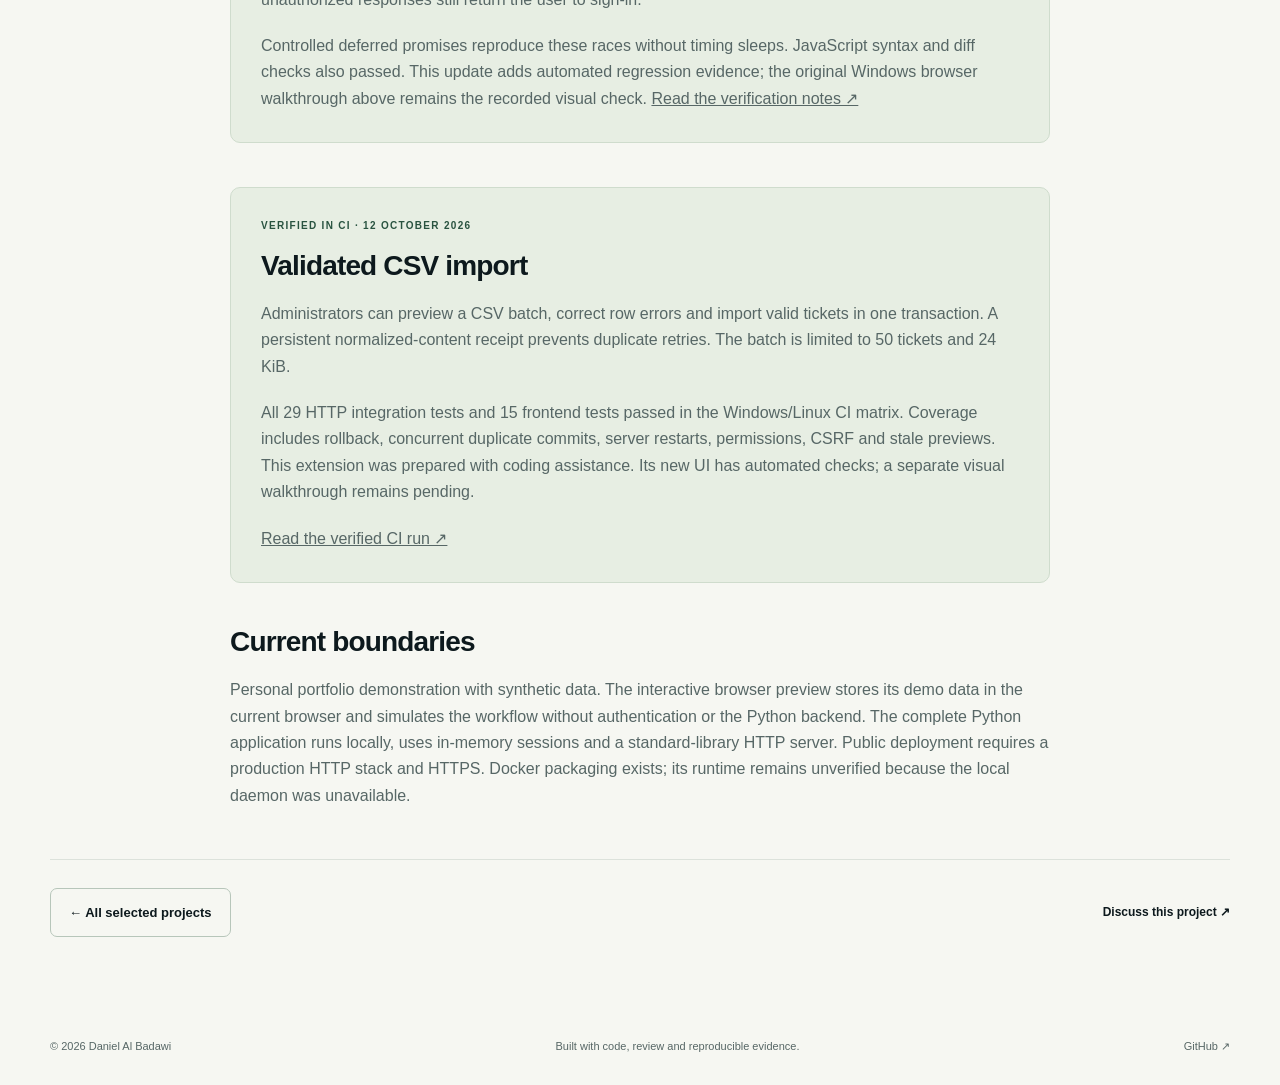
==== commit 6da10f2c: "Preserve visible lab artifacts and document verified CSV import" ====
--- a/casepilot.html
+++ b/casepilot.html
@@ -71,6 +71,7 @@
 <p>All 22 HTTP integration tests and 10 frontend tests passed after correcting stale asynchronous responses. Regression checks cover superseded ticket selections, dashboard and detail responses after changing accounts, and delayed unauthorized or logout responses from an earlier session. Current-session unauthorized responses still return the user to sign-in.</p>
 <p>Controlled deferred promises reproduce these races without timing sleeps. JavaScript syntax and diff checks also passed. This update adds automated regression evidence; the original Windows browser walkthrough above remains the recorded visual check. <a href="https://github.com/AlbadawiDev/casepilot/blob/main/docs/VERIFICATION.md">Read the verification notes ↗</a></p>
 </section>
+<section class="case-section evidence-block"><p class="eyebrow">Verified in CI · 12 October 2026</p><h2>Validated CSV import</h2><p>Administrators can preview a CSV batch, correct row errors and import valid tickets in one transaction. A persistent normalized-content receipt prevents duplicate retries. The batch is limited to 50 tickets and 24 KiB.</p><p>All 29 HTTP integration tests and 15 frontend tests passed in the Windows/Linux CI matrix. Coverage includes rollback, concurrent duplicate commits, server restarts, permissions, CSRF and stale previews. This extension was prepared with coding assistance. Its new UI has automated checks; a separate visual walkthrough remains pending.</p><p><a href="https://github.com/AlbadawiDev/casepilot/actions/runs/38205177344">Read the verified CI run ↗</a></p></section>
 <section class="case-section">
 <h2>Current boundaries</h2>
 <p>Personal portfolio demonstration with synthetic data. The interactive browser preview stores its demo data in the current browser and simulates the workflow without authentication or the Python backend. The complete Python application runs locally, uses in-memory sessions and a standard-library HTTP server. Public deployment requires a production HTTP stack and HTTPS. Docker packaging exists; its runtime remains unverified because the local daemon was unavailable.</p>
--- a/assets/style.css
+++ b/assets/style.css
@@ -3,3 +3,5 @@
 @media(max-width:1000px){.hero{gap:32px}.wrap{width:calc(100% - 48px)}.hero h1{font-size:52px}.section-heading{gap:32px}.about-grid{gap:40px}.navigation nav{gap:18px}.project-bottom{flex-wrap:wrap}.feature-caption div>span{display:block}}
 @media(max-width:760px){html{scroll-padding-top:130px}.wrap{width:calc(100% - 36px)}.nav-inner{flex-wrap:wrap;gap:13px;padding-block:15px;min-height:0}.brand{font-size:15px}.navigation nav{width:100%;justify-content:space-between;gap:12px;font-size:12px}.contact-link{padding:5px 10px}.hero{grid-template-columns:1fr;gap:34px;padding-block:43px 40px}.hero h1{font-size:clamp(41px,10.6vw,62px)}.hero .eyebrow{font-size:9px}.hero-feature{padding:19px}.stack-band{padding-block:18px}.stack-band .wrap{justify-content:flex-start;gap:10px 22px;font-size:11px}.stack-band .wrap>span:first-child{width:100%}.section{padding-block:54px}.section-heading{display:block}.section-heading>p{margin-top:22px;max-width:500px}.project-grid{grid-template-columns:1fr;gap:24px}.project-copy{padding:23px}.project-copy h3{font-size:26px}.project-bottom{flex-wrap:wrap}.project-image{aspect-ratio:1.7}.approach-section{padding-block:48px}.approach-grid{grid-template-columns:1fr;gap:28px;margin-top:30px}.approach-grid h3{margin-top:13px}.about-grid,.contact-section{grid-template-columns:1fr;gap:25px}.about-facts>div{font-size:11px}.contact-section{padding-block:40px}.footer{flex-wrap:wrap;gap:10px 18px;padding-block:25px}.footer>span:nth-child(2){order:3;width:100%}.footer>a{margin-left:auto}.case-header{padding-block:35px 30px}.case-header h1{font-size:42px;overflow-wrap:anywhere}.case-header .lead{font-size:17px}.case-figure{margin-bottom:35px}.case-section h2{font-size:25px}.case-section p,.workflow{font-size:15px}.evidence-block{padding:23px}.case-bottom{flex-wrap:wrap}.button{gap:13px;font-size:12px}}
 @media(prefers-reduced-motion:reduce){html{scroll-behavior:auto}*{transition:none!important}}
+
+.wp-feature{padding:22px 14px 25px;background:#203a34;border:1px solid #466258;border-radius:9px}.wp-feature h2{font-size:36px;margin:18px 0 15px}.wp-feature p{font-size:15px;color:#d3e1d8;line-height:1.7}.wp-mark{display:inline-grid;place-items:center;width:54px;height:54px;border:2px solid #9fd4be;border-radius:50%;font-family:Georgia,serif;font-size:38px;color:#aee5d0}.wp-chip{display:inline-block;font-size:11px;letter-spacing:.04em;color:#cde9de;border:1px solid #537766;border-radius:20px;padding:7px 12px}.proof-list{display:grid;grid-template-columns:repeat(2,1fr);gap:18px}.proof-list article{padding:20px;background:#fff;border:1px solid var(--line);border-radius:9px}.proof-list h3{font-size:20px}.proof-list p{font-size:14px}.lab-preview{width:100%;height:720px;border:1px solid var(--line);border-radius:10px;background:#fff}.scope-note{padding:18px 22px;background:#e7eee3;border-left:3px solid #197359;color:#34594c}.qa-table{width:100%;border-collapse:collapse;font-size:14px}.qa-table th,.qa-table td{text-align:left;padding:12px 10px;border-bottom:1px solid var(--line);vertical-align:top}.qa-table th{color:#1f5c45}@media(max-width:760px){.proof-list{grid-template-columns:1fr}.lab-preview{height:1040px}.qa-table{font-size:12px}.qa-table th,.qa-table td{padding:9px 5px}.navigation nav{flex-wrap:wrap}}
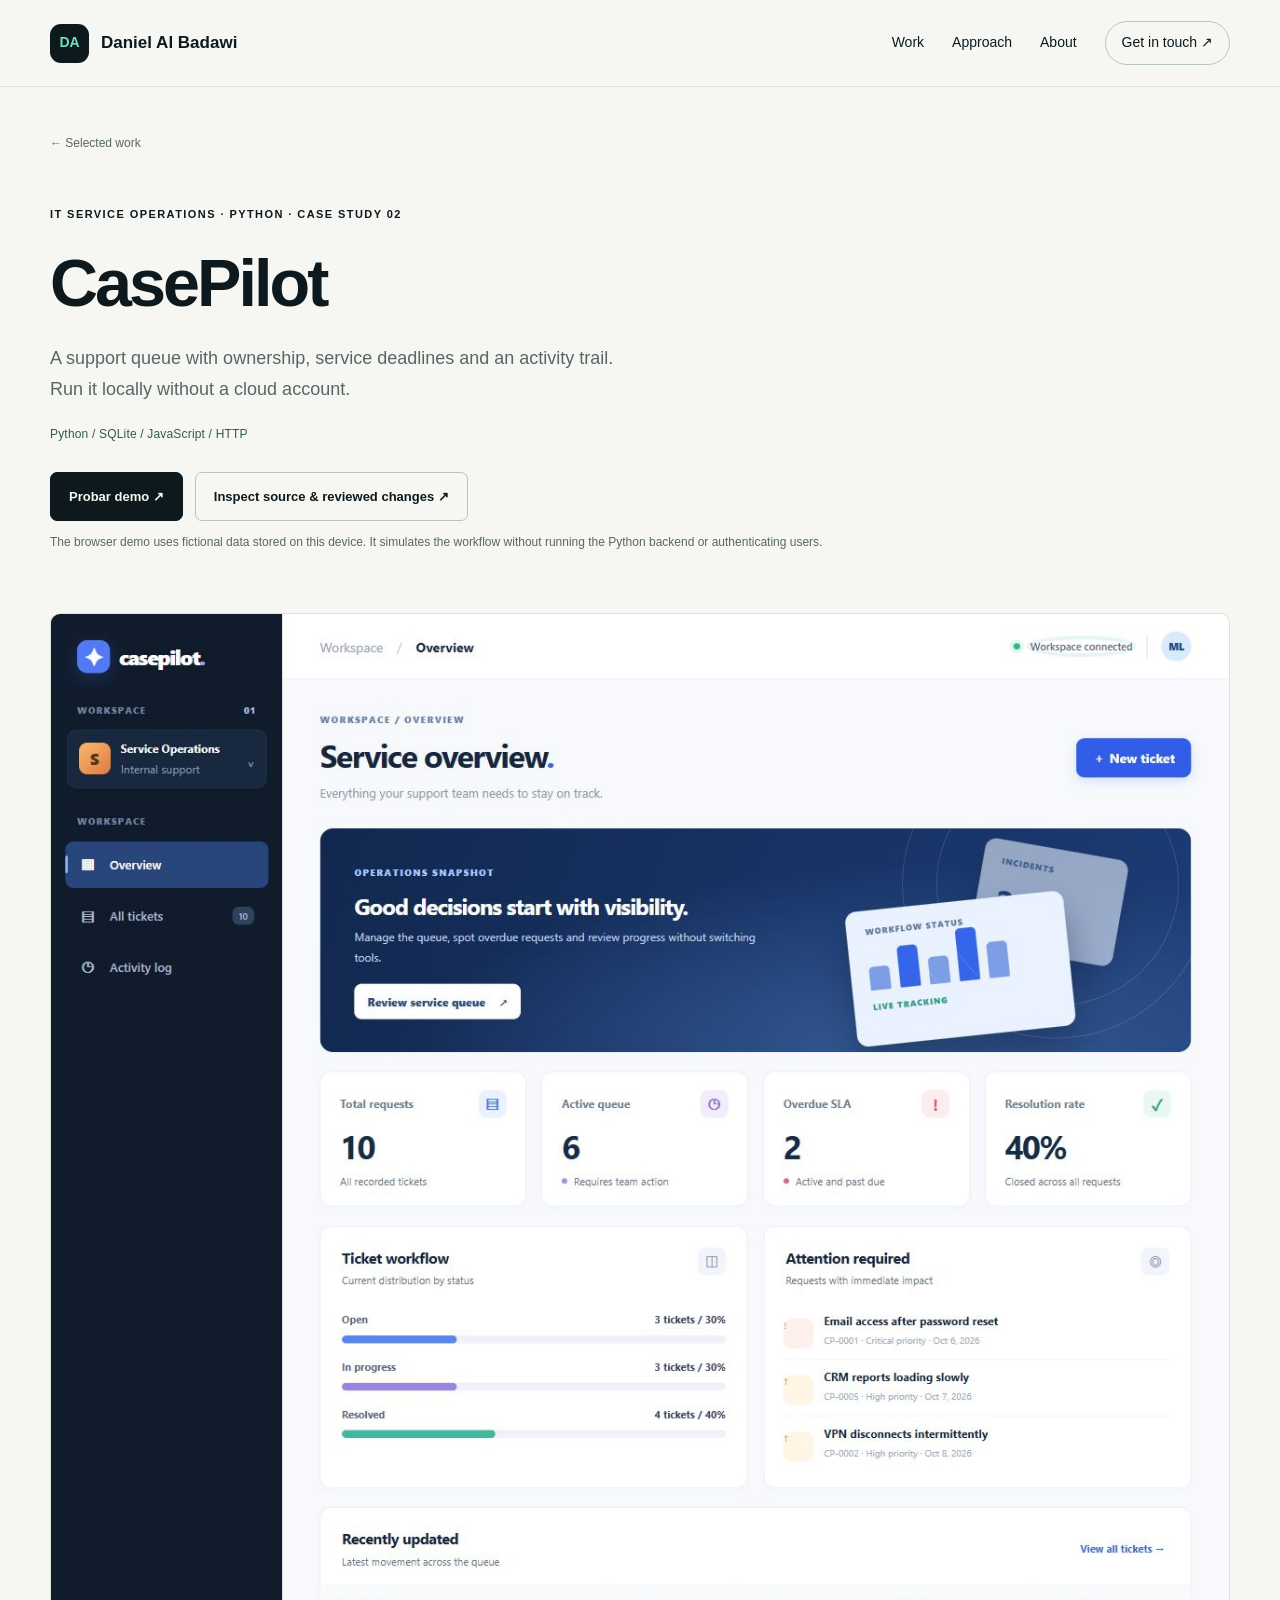
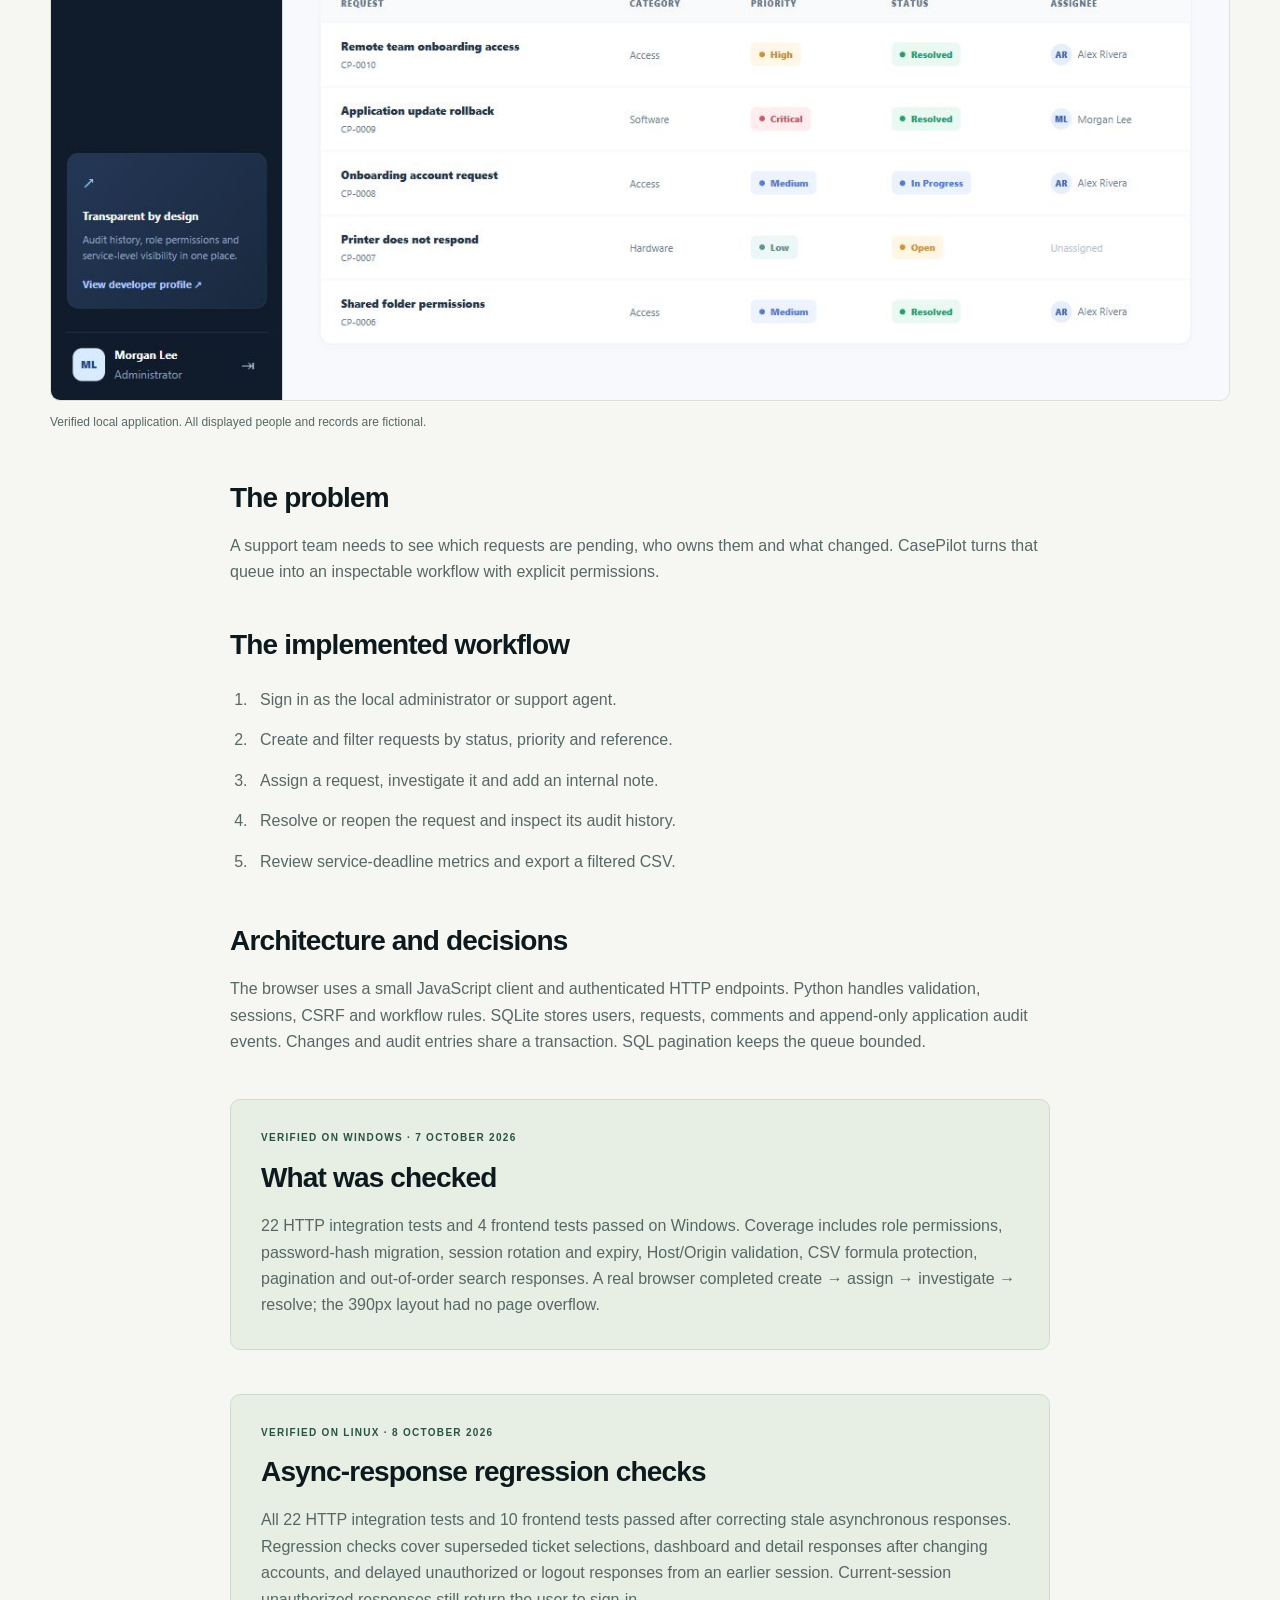
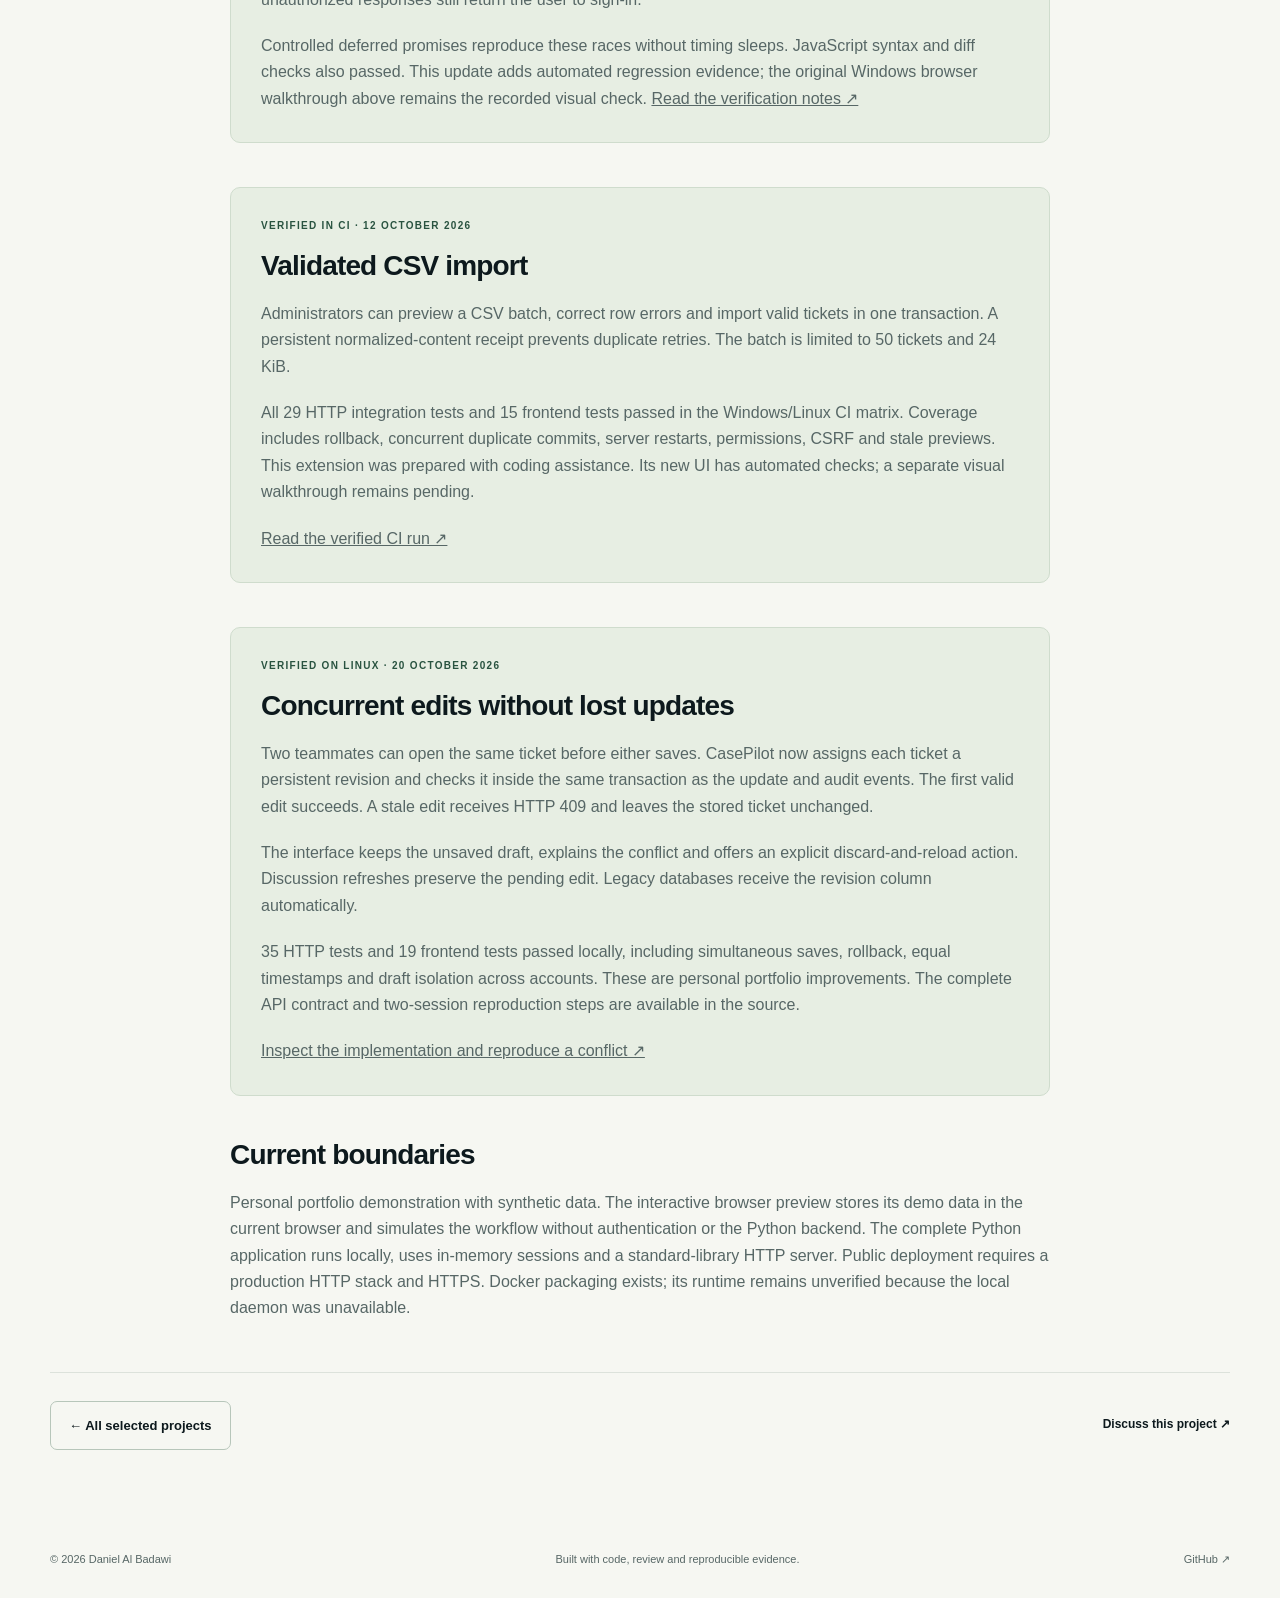
==== commit 00f60c62: "Refresh bilingual software-developer CVs with documented English B1 training and project evidence" ====
--- a/casepilot.html
+++ b/casepilot.html
@@ -72,6 +72,7 @@
 <p>Controlled deferred promises reproduce these races without timing sleeps. JavaScript syntax and diff checks also passed. This update adds automated regression evidence; the original Windows browser walkthrough above remains the recorded visual check. <a href="https://github.com/AlbadawiDev/casepilot/blob/main/docs/VERIFICATION.md">Read the verification notes ↗</a></p>
 </section>
 <section class="case-section evidence-block"><p class="eyebrow">Verified in CI · 12 October 2026</p><h2>Validated CSV import</h2><p>Administrators can preview a CSV batch, correct row errors and import valid tickets in one transaction. A persistent normalized-content receipt prevents duplicate retries. The batch is limited to 50 tickets and 24 KiB.</p><p>All 29 HTTP integration tests and 15 frontend tests passed in the Windows/Linux CI matrix. Coverage includes rollback, concurrent duplicate commits, server restarts, permissions, CSRF and stale previews. This extension was prepared with coding assistance. Its new UI has automated checks; a separate visual walkthrough remains pending.</p><p><a href="https://github.com/AlbadawiDev/casepilot/actions/runs/38205177344">Read the verified CI run ↗</a></p></section>
+<section class="case-section evidence-block"><p class="eyebrow">Verified on Linux · 20 October 2026</p><h2>Concurrent edits without lost updates</h2><p>Two teammates can open the same ticket before either saves. CasePilot now assigns each ticket a persistent revision and checks it inside the same transaction as the update and audit events. The first valid edit succeeds. A stale edit receives HTTP 409 and leaves the stored ticket unchanged.</p><p>The interface keeps the unsaved draft, explains the conflict and offers an explicit discard-and-reload action. Discussion refreshes preserve the pending edit. Legacy databases receive the revision column automatically.</p><p>35 HTTP tests and 19 frontend tests passed locally, including simultaneous saves, rollback, equal timestamps and draft isolation across accounts. These are personal portfolio improvements. The complete API contract and two-session reproduction steps are available in the source.</p><p><a href="https://github.com/AlbadawiDev/casepilot/blob/main/docs/CONCURRENT_EDITS.md">Inspect the implementation and reproduce a conflict ↗</a></p></section>
 <section class="case-section">
 <h2>Current boundaries</h2>
 <p>Personal portfolio demonstration with synthetic data. The interactive browser preview stores its demo data in the current browser and simulates the workflow without authentication or the Python backend. The complete Python application runs locally, uses in-memory sessions and a standard-library HTTP server. Public deployment requires a production HTTP stack and HTTPS. Docker packaging exists; its runtime remains unverified because the local daemon was unavailable.</p>
